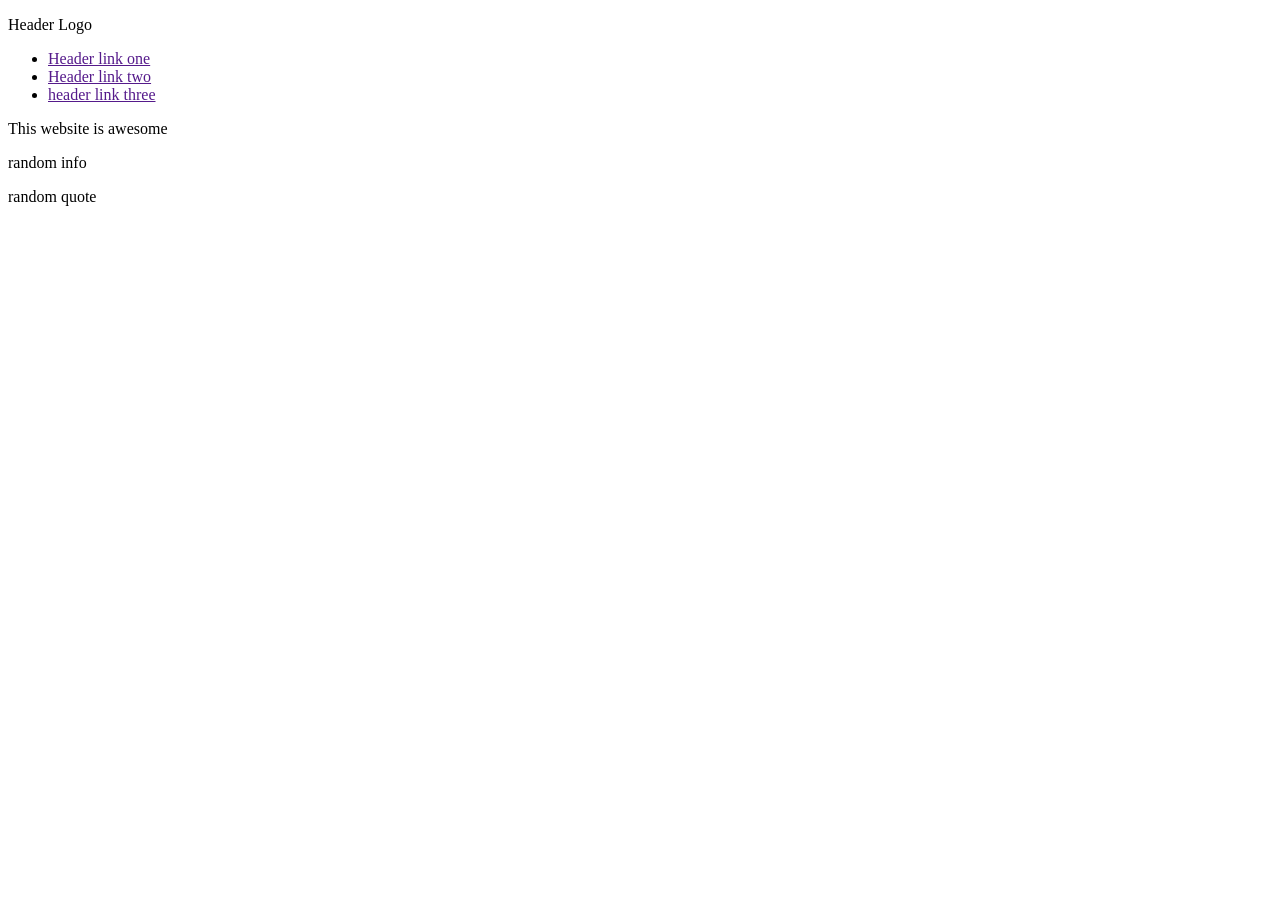
==== index.html @ ca253a06 "HTML layout done" ====
<!DOCTYPE html>
<html lang="en">

<head>
    <meta charset="UTF-8">
    <meta name="viewport" content="width=device-width, initial-scale=1.0">
    <title>Document</title>
    <link rel="stylesheet" href="style.css">
</head>

<body>

    <div class="hero">
        <div class="nav-bar">
            <p class="logo">Header Logo</p>
            <ul>
                <li><a href="">Header link one</a></li>
                <li><a href="">Header link two</a></li>
                <li><a href="">header link three</a></li>
            </ul>
        </div>
        <div class="presentation">
            <p>This website is awesome</p>
        </div>
    </div>
    <div class="random">
        <p>random info</p>
    </div>
    <div class="quote">
        <p>random quote</p>
    </div>
    <div class="footer">
        <p>
        <footer></footer>
        </p>
    </div>
</body>

</html>
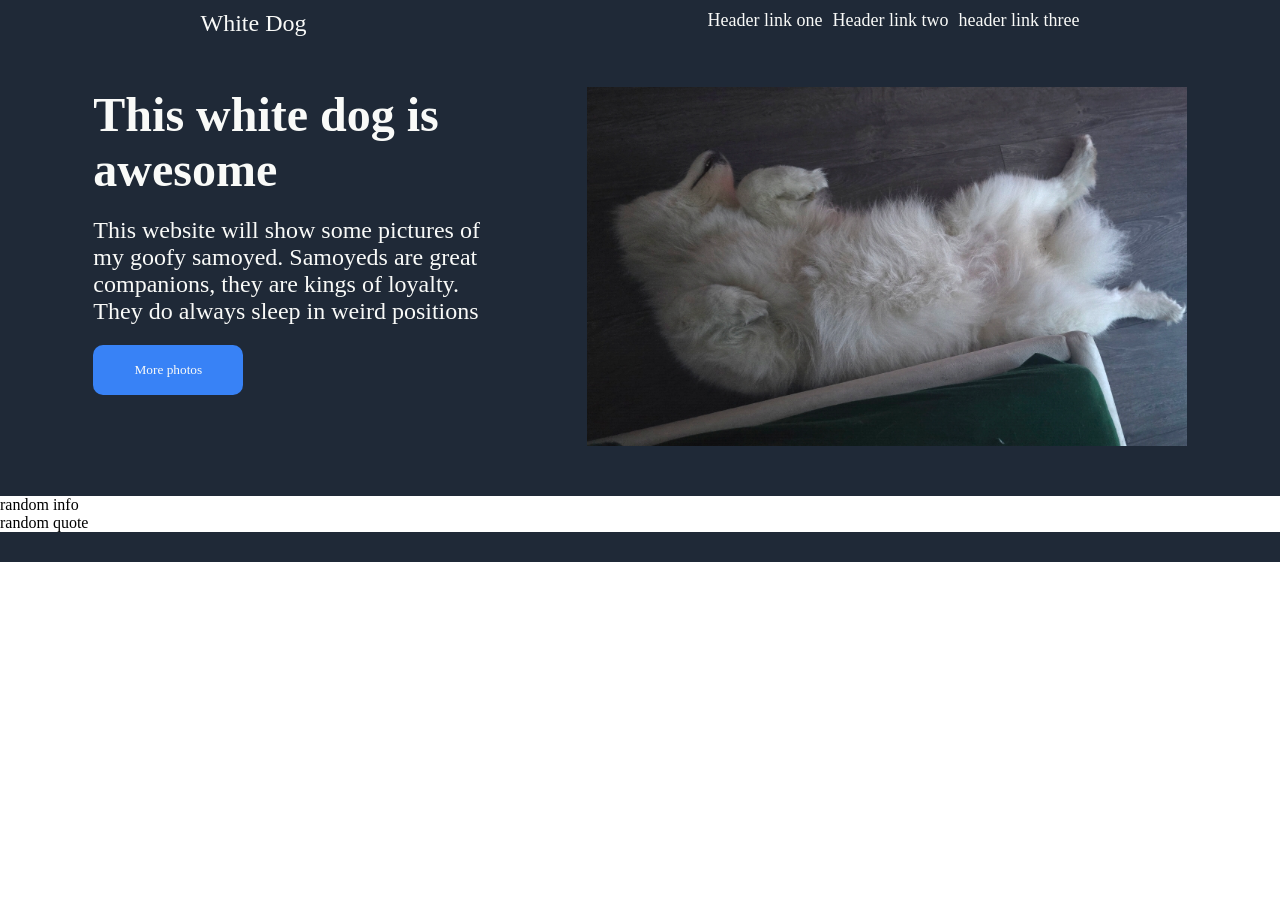
==== commit dab28fc5: "Hero section finished" ====
--- a/index.html
+++ b/index.html
@@ -12,7 +12,7 @@
 
     <div class="hero">
         <div class="nav-bar">
-            <p class="logo">Header Logo</p>
+            <p class="logo">White Dog</p>
             <ul>
                 <li><a href="">Header link one</a></li>
                 <li><a href="">Header link two</a></li>
@@ -20,7 +20,14 @@
             </ul>
         </div>
         <div class="presentation">
-            <p>This website is awesome</p>
+            <div class="awesome" width="200px">
+                <p class="hero-main">This white dog is awesome</p>
+                <p class="hero-description">This website will show some pictures of my goofy samoyed. Samoyeds are great
+                    companions, they are
+                    kings of loyalty. They do always sleep in weird positions</p>
+                <button class="hero-button">More photos</button>
+            </div>
+            <img class="hero-img" src="./images/sleeping.jpg" alt="Picture of fluffy samoyed, sleeping in werid position">
         </div>
     </div>
     <div class="random">
--- a/style.css
+++ b/style.css
@@ -0,0 +1,85 @@
+* {
+    margin: 0px;
+    padding: 0px;
+    font-family: Roboto;
+}
+
+body {
+    display: flex;
+    flex-direction: column;
+}
+
+.hero {
+    background-color: #1f2937;
+}
+
+.nav-bar {
+    display: flex;
+    flex: row;
+    justify-content: space-around;
+    margin-top: 10px;
+}
+
+ul {
+    list-style: none;
+    display: flex;
+    flex: row;
+    gap: 10px;
+    color: #e5e7eb;
+    font-size: 18px;
+}
+
+a {
+    text-decoration: none;
+    color: #f9FAF8;
+}
+
+.logo {
+font-size: 24px;
+color: #f9FAF8;
+}
+
+
+.footer{
+    background-color: #1f2937;
+    height: 30px;
+}
+
+.presentation {
+    margin-top: 50px;
+    margin-bottom: 50px;
+    display: flex;
+    justify-content: space-evenly;
+}
+
+.awesome {
+    display: flex;
+    flex-direction: column;
+    width: 400px;
+}
+
+.hero-main {
+    font-size: 48px;
+    color: #f9faf8;
+    font-weight: 900;
+}
+
+.hero-description {
+    font-size: 24px;
+    color: #f9faf8;
+    margin-top: 20px;
+    margin-bottom: 20px;
+}
+
+.hero-button {
+    background-color: #3882f6;
+    width: 150px;
+    height: 50px;
+    color: #f9faf8;
+    border-radius: 10px;
+    border: none;
+}
+
+.hero-img {
+    width: 600px;
+}
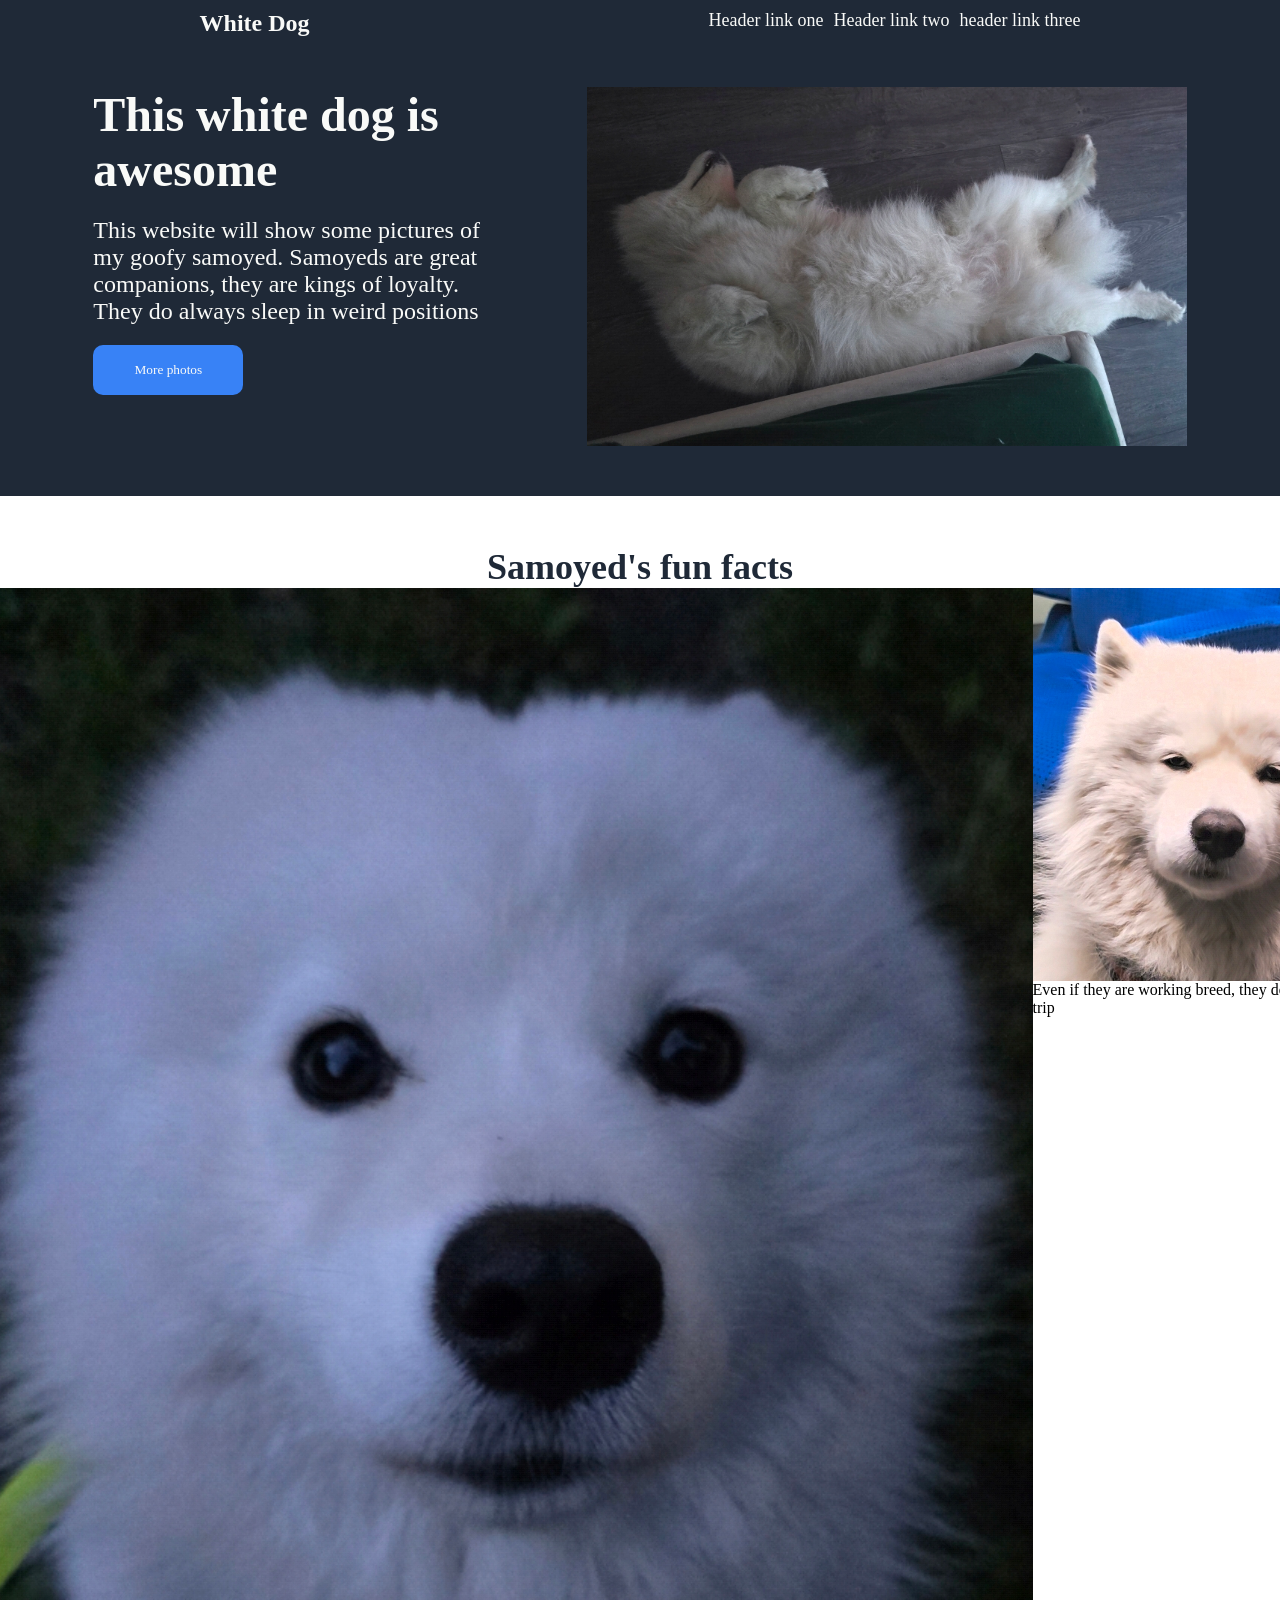
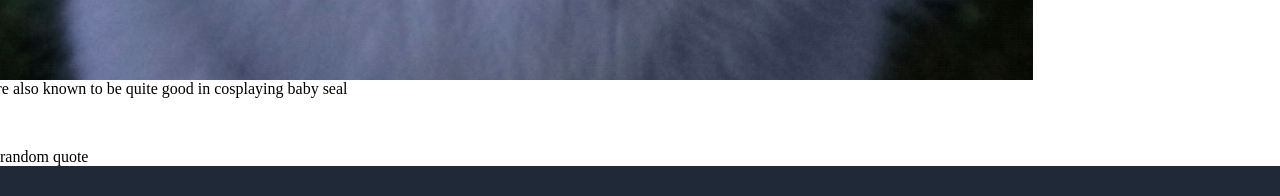
==== commit c17e4de5: "Fun facts section completed" ====
--- a/index.html
+++ b/index.html
@@ -12,7 +12,7 @@
 
     <div class="hero">
         <div class="nav-bar">
-            <p class="logo">White Dog</p>
+            <h1 class="logo">White Dog</h1>
             <ul>
                 <li><a href="">Header link one</a></li>
                 <li><a href="">Header link two</a></li>
@@ -25,14 +25,35 @@
                 <p class="hero-description">This website will show some pictures of my goofy samoyed. Samoyeds are great
                     companions, they are
                     kings of loyalty. They do always sleep in weird positions</p>
-                <button class="hero-button">More photos</button>
+                <button class="hero-button" href="#">More photos<a href=""></a></button>
             </div>
-            <img class="hero-img" src="./images/sleeping.jpg" alt="Picture of fluffy samoyed, sleeping in werid position">
+            <img style="z-index: 999;" class="hero-img" src="./images/sleeping.jpg"
+                alt="Picture of fluffy samoyed, sleeping in werid position">
         </div>
     </div>
-    <div class="random">
-        <p>random info</p>
+
+    <div class="information">
+        <h2>Samoyed's fun facts</h2>
+        <div class="cards">
+            <div class="card">
+                <img src="./images/smile.jpg" alt="Photo of smiling samoyed">
+                <p>Samoyeds are mainly known by their smile</p>
+            </div>
+            <div class="card">
+                <img src="./images/seal2.jpg" alt="Photo of samoyed that looks like a baby seal">
+                <p>They are also known to be quite good in cosplaying baby seal</p>
+            </div>
+            <div class="card">
+                <img src="./images/sleepy.jpg" alt="Photo of tired samoyed in train after a long trip">
+                <p>Even if they are working breed, they do get tired after a long trip</p>
+            </div>
+            <div class="card">
+                <img src="./images/bueaty.jpg" alt="Photo of quite samoyed">
+                <p>Samoyed are one of the most beautiful breeds</p>
+            </div>
+        </div>
     </div>
+
     <div class="quote">
         <p>random quote</p>
     </div>
--- a/style.css
+++ b/style.css
@@ -82,4 +82,35 @@
 
 .hero-img {
     width: 600px;
+}
+
+.information {
+    margin-top: 50px;
+    margin-bottom: 50px;
+    display: flex;
+    flex-direction: column;
+    align-items: center;
+        h2 {
+        font-size: 36px;
+        color: #1f2937;
+        font-weight: 900;
+    }
+}
+
+.cards {
+    display: flex;
+    flex-direction: row;
+}
+
+.card {
+    display: flex;
+    flex-direction: column;
+
+    img {
+        border: #3882f6;
+    }
+
+    p {
+
+    }
 }
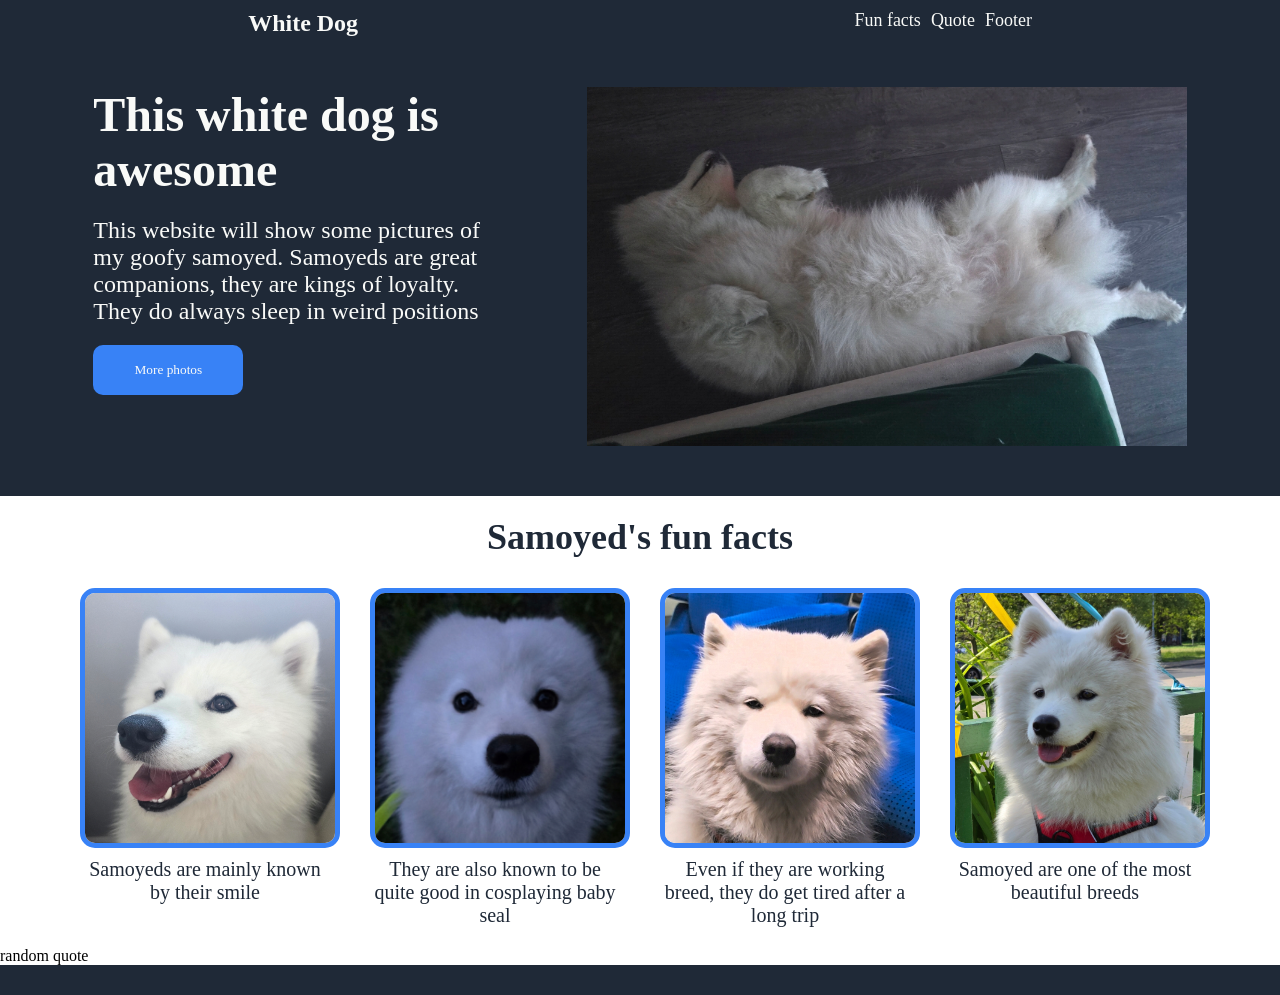
==== commit 2176f556: "Fun facts section completed" ====
--- a/index.html
+++ b/index.html
@@ -14,9 +14,9 @@
         <div class="nav-bar">
             <h1 class="logo">White Dog</h1>
             <ul>
-                <li><a href="">Header link one</a></li>
-                <li><a href="">Header link two</a></li>
-                <li><a href="">header link three</a></li>
+                <li><a href="#information">Fun facts</a></li>
+                <li><a href="#quote">Quote</a></li>
+                <li><a href="#footer">Footer</a></li>
             </ul>
         </div>
         <div class="presentation">
@@ -32,7 +32,7 @@
         </div>
     </div>
 
-    <div class="information">
+    <div id="information" class="information">
         <h2>Samoyed's fun facts</h2>
         <div class="cards">
             <div class="card">
@@ -54,7 +54,7 @@
         </div>
     </div>
 
-    <div class="quote">
+    <div id="quote" class="quote">
         <p>random quote</p>
     </div>
     <div class="footer">
--- a/style.css
+++ b/style.css
@@ -85,8 +85,8 @@
 }
 
 .information {
-    margin-top: 50px;
-    margin-bottom: 50px;
+    margin-top: 20px;
+    margin-bottom: 20px;
     display: flex;
     flex-direction: column;
     align-items: center;
@@ -100,17 +100,27 @@
 .cards {
     display: flex;
     flex-direction: row;
+    gap: 40px;
+    
 }
 
 .card {
     display: flex;
     flex-direction: column;
+    width: 250px;
 
     img {
-        border: #3882f6;
+        border: 5px solid #3882f6;
+        border-radius: 15px;
+        width: 250px;
+        height: 250px;
+        margin-top: 30px;
+        margin-bottom: 10px;
     }
 
     p {
-
+        text-align: center;
+        font-size: 20px;
+        color: #1f2937;
     }
 }
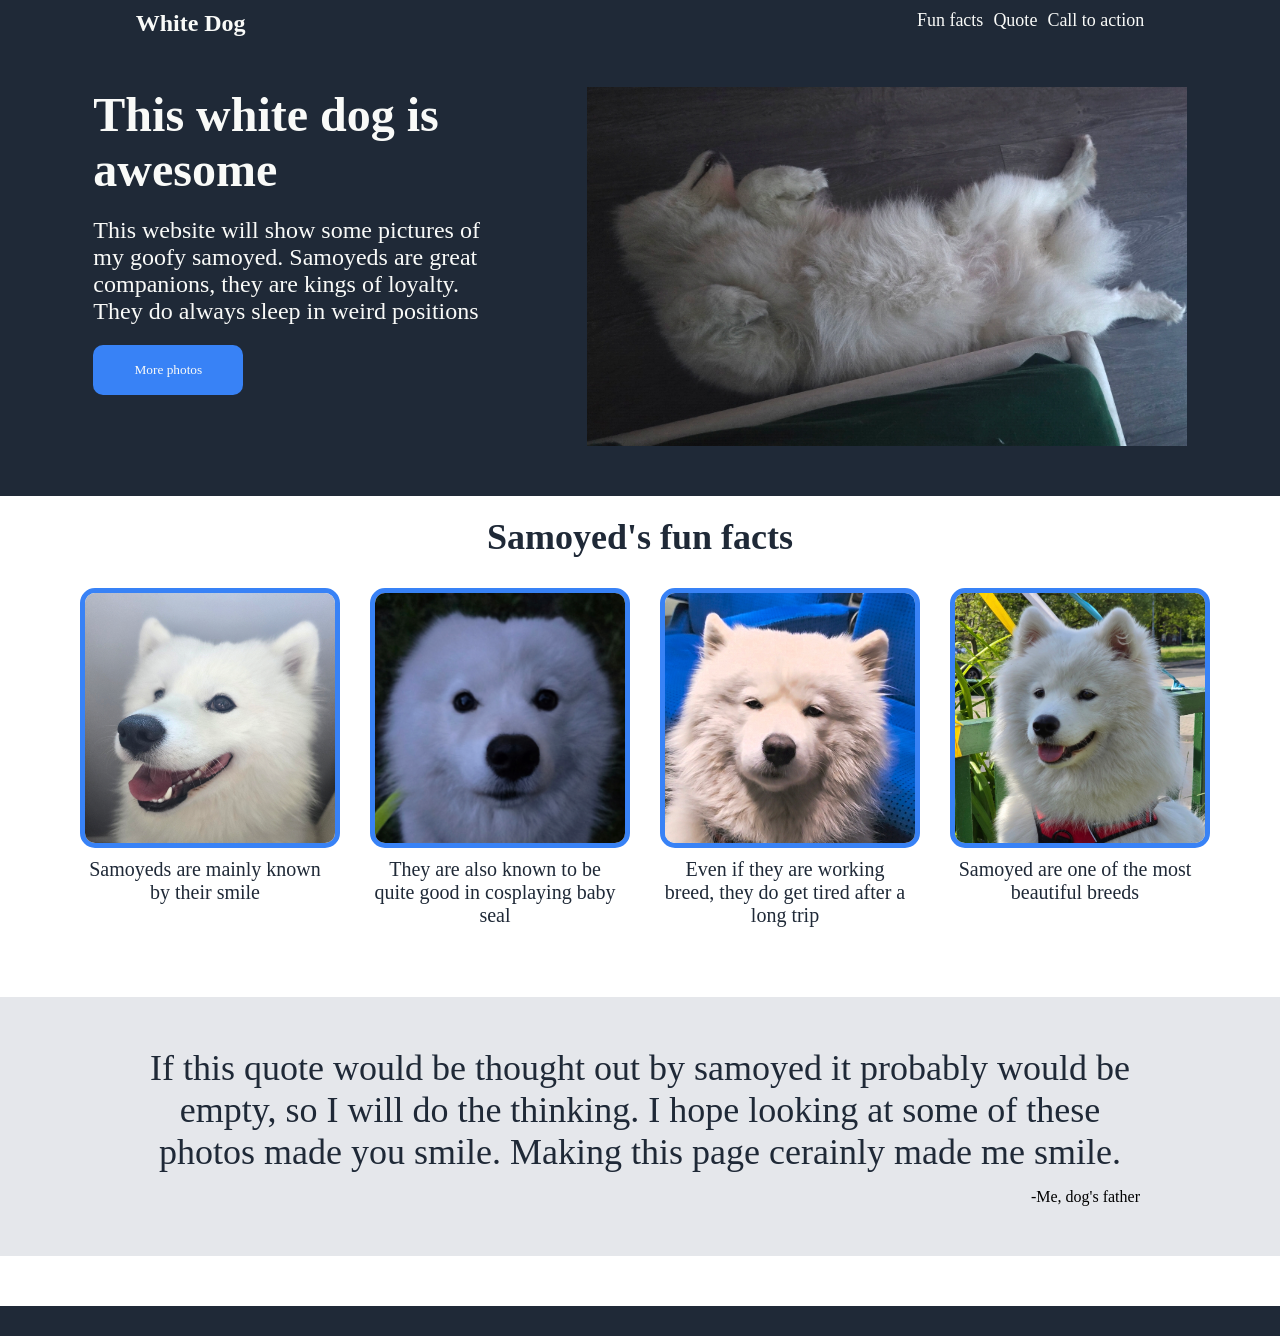
==== commit ecf59198: "Quote section finished" ====
--- a/index.html
+++ b/index.html
@@ -16,7 +16,7 @@
             <ul>
                 <li><a href="#information">Fun facts</a></li>
                 <li><a href="#quote">Quote</a></li>
-                <li><a href="#footer">Footer</a></li>
+                <li><a href="#footer">Call to action</a></li>
             </ul>
         </div>
         <div class="presentation">
@@ -54,12 +54,19 @@
         </div>
     </div>
 
-    <div id="quote" class="quote">
-        <p>random quote</p>
+    <div id="quote" class="quote-section">
+        <div class="quote-wrapper">
+            <p class="quote">If this quote would be thought out by samoyed it probably would be empty, so I will do the
+                thinking. I hope looking at some of these photos made you smile. Making this page cerainly made me
+                smile.
+            </p>
+            <p class="signature">-Me, dog's father</p>
+        </div>
+
     </div>
     <div class="footer">
         <p>
-        <footer></footer>
+
         </p>
     </div>
 </body>
--- a/style.css
+++ b/style.css
@@ -17,6 +17,7 @@
     display: flex;
     flex: row;
     justify-content: space-around;
+    gap: 400px;
     margin-top: 10px;
 }
 
@@ -90,7 +91,8 @@
     display: flex;
     flex-direction: column;
     align-items: center;
-        h2 {
+
+    h2 {
         font-size: 36px;
         color: #1f2937;
         font-weight: 900;
@@ -123,4 +125,33 @@
         font-size: 20px;
         color: #1f2937;
     }
-}+}
+
+.quote-section {
+    background-color: #e5e7eb;
+    padding-top: 50px;
+    padding-bottom: 50px;
+    margin-top: 50px;
+    margin-bottom: 50px;
+    display: flex;
+    flex-direction: column;
+    align-items: center;
+}
+
+.quote {
+    font-size: 36px;
+    color: #1f2937;
+    font-weight: 300;
+    text-align: center;
+    width: 1000px;
+    margin-bottom: 15px;
+}
+
+.quote-wrapper{
+    display: flex;
+    flex-direction: column;
+}
+
+.signature {
+    align-self: flex-end;
+}
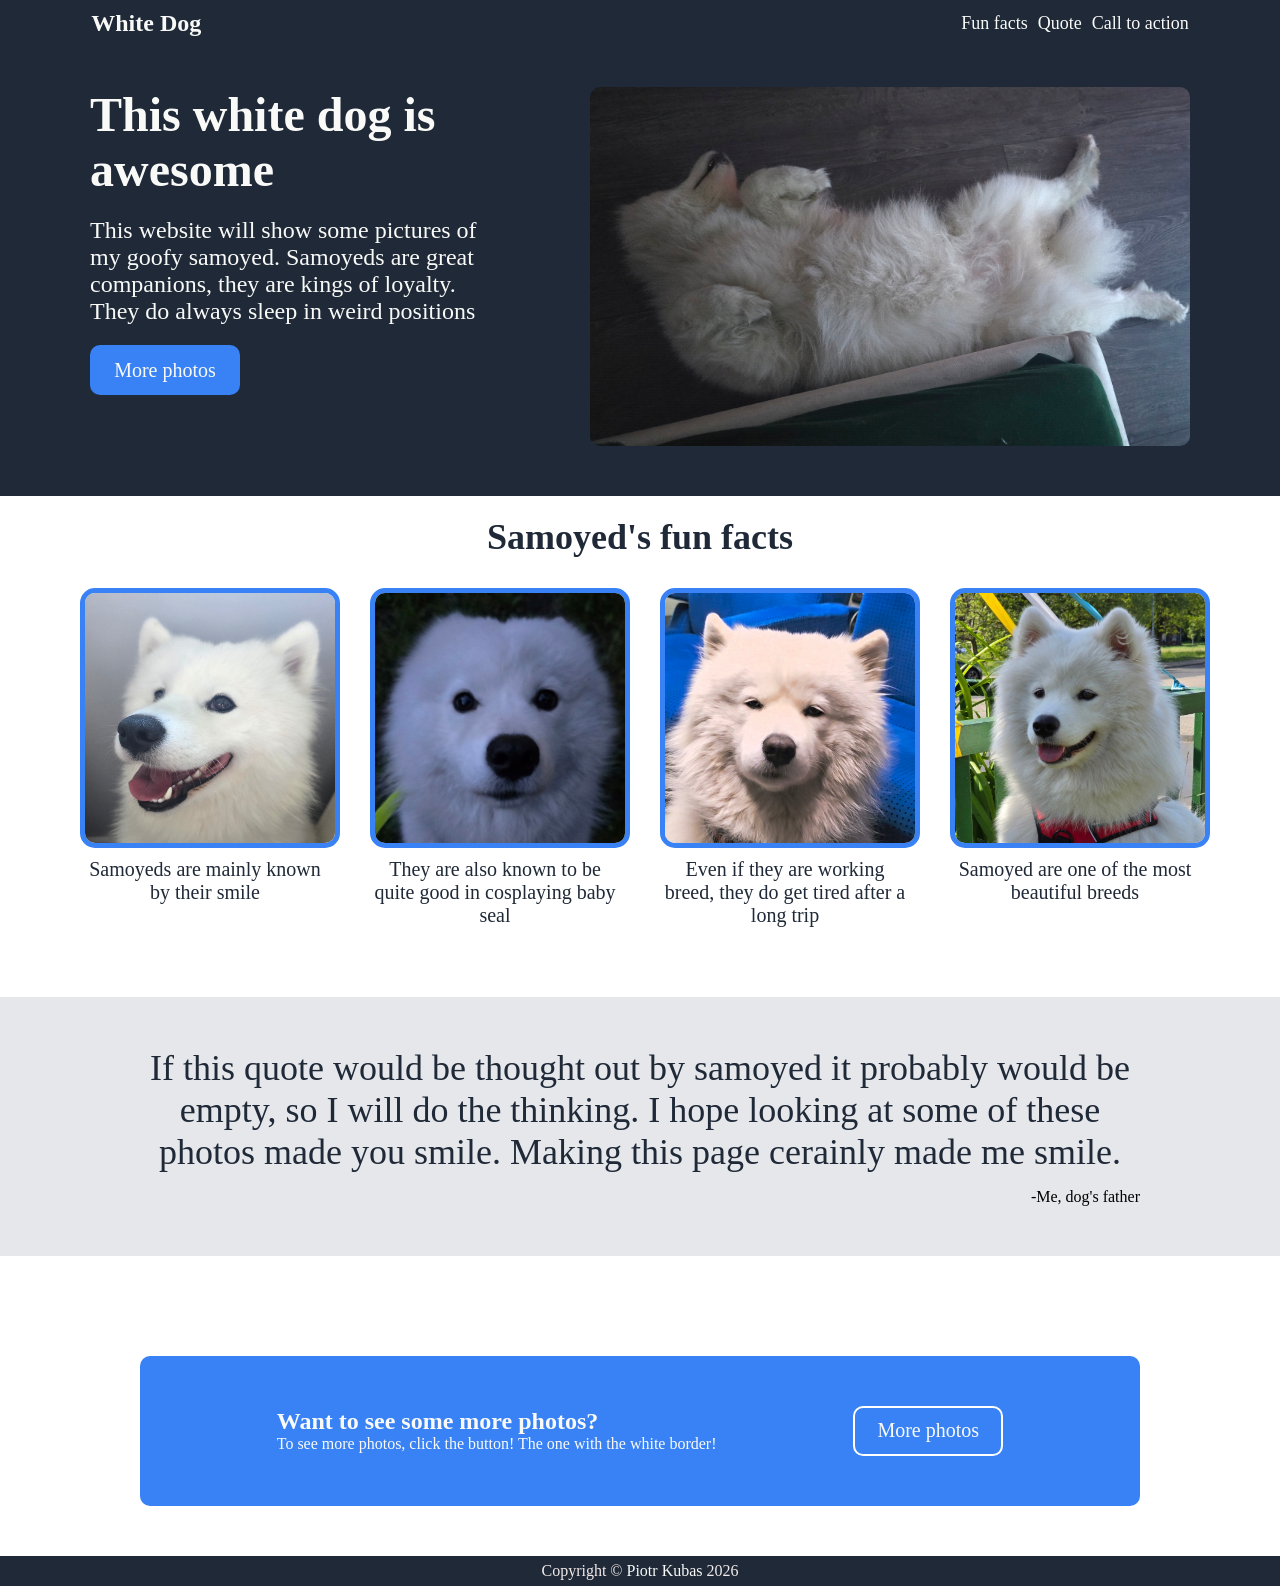
==== commit 99ae5c65: "Project completed" ====
--- a/index.html
+++ b/index.html
@@ -4,12 +4,11 @@
 <head>
     <meta charset="UTF-8">
     <meta name="viewport" content="width=device-width, initial-scale=1.0">
-    <title>Document</title>
+    <title>White Dog</title>
     <link rel="stylesheet" href="style.css">
 </head>
 
 <body>
-
     <div class="hero">
         <div class="nav-bar">
             <h1 class="logo">White Dog</h1>
@@ -25,9 +24,9 @@
                 <p class="hero-description">This website will show some pictures of my goofy samoyed. Samoyeds are great
                     companions, they are
                     kings of loyalty. They do always sleep in weird positions</p>
-                <button class="hero-button" href="#">More photos<a href=""></a></button>
+                <button class="button"><a href="./gallery.html">More photos</a></input>
             </div>
-            <img style="z-index: 999;" class="hero-img" src="./images/sleeping.jpg"
+            <img class="hero-img" src="./images/sleeping.jpg"
                 alt="Picture of fluffy samoyed, sleeping in werid position">
         </div>
     </div>
@@ -62,11 +61,20 @@
             </p>
             <p class="signature">-Me, dog's father</p>
         </div>
+    </div>
+    <div class="wrapper">
+        <div class="call-to-action">
+            <div class="cta-wrapper">
+                <h2>Want to see some more photos?</h2>
+                <p>To see more photos, click the button! The one with the white border!</p>
+            </div>
+            <button class="button"><a href="./gallery.html">More photos</a></input>
+        </div>
+    </div>
 
-    </div>
     <div class="footer">
         <p>
-
+            Copyright &copy; <a href="https://github.com/PiotrrKubas">Piotr Kubas</a> 2026
         </p>
     </div>
 </body>
--- a/style.css
+++ b/style.css
@@ -11,13 +11,16 @@
 
 .hero {
     background-color: #1f2937;
+    display: flex;
+    flex-direction: column;
+    align-items: center;
 }
 
 .nav-bar {
     display: flex;
     flex: row;
-    justify-content: space-around;
-    gap: 400px;
+    align-items: center;
+    gap: 760px;
     margin-top: 10px;
 }
 
@@ -50,7 +53,7 @@
     margin-top: 50px;
     margin-bottom: 50px;
     display: flex;
-    justify-content: space-evenly;
+    gap: 100px;
 }
 
 .awesome {
@@ -72,17 +75,19 @@
     margin-bottom: 20px;
 }
 
-.hero-button {
+.button {
     background-color: #3882f6;
     width: 150px;
     height: 50px;
     color: #f9faf8;
     border-radius: 10px;
     border: none;
+    font-size: 20px;
 }
 
 .hero-img {
     width: 600px;
+    border-radius: 10px;
 }
 
 .information {
@@ -155,3 +160,37 @@
 .signature {
     align-self: flex-end;
 }
+.wrapper {
+    display: flex;
+    justify-content: center;
+}
+.call-to-action {
+    display: flex;
+    justify-content: space-evenly;
+    align-items: center;
+    background-color: #3882f6;
+    border-radius: 10px;
+    width: 1000px;
+    height: 150px;
+    margin-top: 50px;
+    margin-bottom: 50px;
+    .button {
+        border: white solid 2px;
+    }
+
+    h2, p {
+        color: #f9FAF8;
+    }
+}
+
+.cta-wrapper {
+    display: flex;
+    flex-direction: column;
+}
+
+.footer {
+    color: rgb(243, 235, 235);
+    display: flex;
+    justify-content: center;
+    align-items: center;
+}
